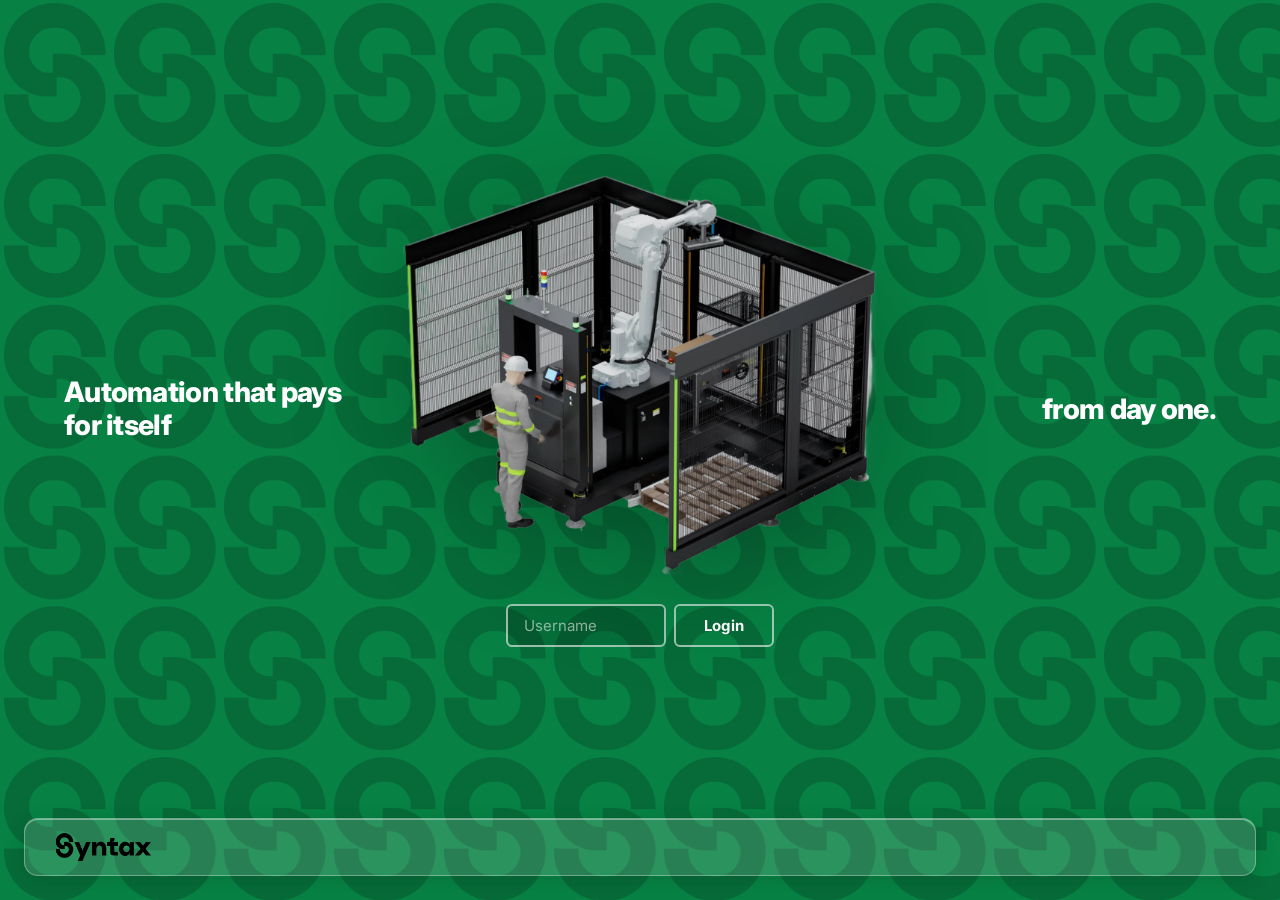
==== index.html @ df207845 "Redesign footer as full-width glass dock bar - Remove backdrop-filter (no stacking context, fixes lo" ====
<!doctype html>
<html lang="en">
  <head>
    <meta charset="UTF-8" />
    <meta name="viewport" content="width=device-width, initial-scale=1" />
    <title>Syntax Robotics</title>
    <meta name="description" content="Automation that pays for itself from day one." />
    <meta name="theme-color" content="#078244" />
    <link rel="icon" type="image/png" href="assets/favicon.png" />
    <link rel="preconnect" href="https://fonts.googleapis.com" />
    <link rel="preconnect" href="https://fonts.gstatic.com" crossorigin />
    <link href="https://fonts.googleapis.com/css2?family=Inter:wght@700;800&display=swap" rel="stylesheet" />
    <style>
      *, *::before, *::after {
        box-sizing: border-box;
        margin: 0;
        padding: 0;
      }

      html, body {
        height: 100%;
        overflow: hidden;
        font-family: 'Inter', system-ui, -apple-system, sans-serif;
        background-color: #078244;
        color: #fff;
      }

      .page {
        position: relative;
        height: 100vh;
        width: 100vw;
        display: flex;
        flex-direction: column;
        overflow: hidden;
      }

      /* Repeating S-mark background pattern */
      .page::before {
        content: '';
        position: absolute;
        inset: 0;
        background-image: url('assets/syntax_2.png');
        background-repeat: repeat;
        background-size: 110px;
        mix-blend-mode: multiply;
        opacity: 0.18;
        z-index: 0;
        pointer-events: none;
      }

      /* Hero layout: left text | robot | right text */
      .hero {
        position: relative;
        z-index: 1;
        flex: 1;
        display: grid;
        grid-template-columns: 1fr 1.5fr 1fr;
        align-items: center;
        padding: 3rem 5%;
        gap: 1.5rem;
      }

      .headline {
        font-size: clamp(1.3rem, 2.2vw, 2.1rem);
        font-weight: 800;
        line-height: 1.17;
        letter-spacing: -0.025em;
      }

      .headline--right {
        text-align: right;
      }

      .robot-wrap {
        display: flex;
        flex-direction: column;
        justify-content: center;
        align-items: center;
        gap: 1.5rem;
      }

      .robot-img {
        width: 100%;
        max-width: 700px;
        height: auto;
        display: block;
        filter: drop-shadow(0 24px 56px rgba(0, 0, 0, 0.28));
      }

      /* Footer bar */
      .footer {
        position: relative;
        display: flex;
        justify-content: space-between;
        align-items: center;
        padding: 0.75rem 1.75rem;
        margin: 0 1.5rem 1.5rem;
        background: rgba(255, 255, 255, 0.14);
        border: 1px solid rgba(255, 255, 255, 0.32);
        border-radius: 14px;
        box-shadow: 0 4px 20px rgba(0, 0, 0, 0.12),
                    inset 0 1px 0 rgba(255, 255, 255, 0.4);
      }

      .brand {
        display: flex;
        align-items: center;
        gap: 0.75rem;
        text-decoration: none;
      }

      .brand__logo {
        height: 2rem;
        mix-blend-mode: multiply;
      }

      .login-form {
        display: inline-flex;
        align-items: center;
        gap: 0.5rem;
      }

      .login-input {
        padding: 0.65rem 1rem;
        border: 2px solid rgba(255, 255, 255, 0.6);
        border-radius: 6px;
        background: rgba(0, 0, 0, 0.15);
        color: #fff;
        font-family: inherit;
        font-size: 0.9375rem;
        outline: none;
        transition: border-color 0.16s ease, background 0.16s ease;
        width: 10rem;
      }

      .login-input::placeholder {
        color: rgba(255, 255, 255, 0.55);
      }

      .login-input:focus {
        border-color: #fff;
        background: rgba(0, 0, 0, 0.22);
      }

      .login-btn {
        display: inline-flex;
        align-items: center;
        padding: 0.65rem 1.75rem;
        border: 2px solid rgba(255, 255, 255, 0.6);
        border-radius: 6px;
        background: transparent;
        color: #fff;
        font-family: inherit;
        font-size: 0.9375rem;
        font-weight: 700;
        letter-spacing: 0.01em;
        cursor: pointer;
        transition: background 0.16s ease, border-color 0.16s ease;
      }

      .login-btn:hover,
      .login-btn:focus-visible {
        background: rgba(255, 255, 255, 0.12);
        border-color: #fff;
        outline: none;
      }

      /* ── Responsive ─────────────────────────────── */
      @media (max-width: 760px) {
        html, body {
          overflow: auto;
        }

        .page {
          height: auto;
          min-height: 100svh;
        }

        .hero {
          grid-template-columns: 1fr;
          text-align: center;
          padding: 3rem 1.5rem 1.5rem;
          gap: 1.75rem;
        }

        .headline--right {
          text-align: center;
          order: 3;
        }

        .robot-wrap {
          order: 2;
        }

        .robot-img {
          max-width: 90vw;
        }

        .footer {
          margin: 0 0.75rem 0.75rem;
          padding: 0.65rem 1.25rem;
        }
      }
    </style>
  </head>

  <body>
    <div class="page">

      <main class="hero">
        <p class="headline">Automation that pays<br>for itself</p>

        <div class="robot-wrap">
          <picture>
            <source srcset="assets/double_palletizer.webp" type="image/webp" />
            <img
              class="robot-img"
              src="assets/double_palletizer.png"
              alt="Syntax Robotic Palletizer"
            />
          </picture>
          <form class="login-form" onsubmit="return false;">
            <input
              class="login-input"
              type="text"
              name="username"
              placeholder="Username"
              autocomplete="username"
            />
            <button class="login-btn" type="submit">Login</button>
          </form>
        </div>

        <p class="headline headline--right">from day one.</p>
      </main>

      <footer class="footer">
        <a class="brand" href="#" aria-label="Syntax Robotics home">
          <img class="brand__logo" src="assets/syntax_1.png" alt="Syntax Robotics" />
        </a>
      </footer>

    </div>
  </body>
</html>
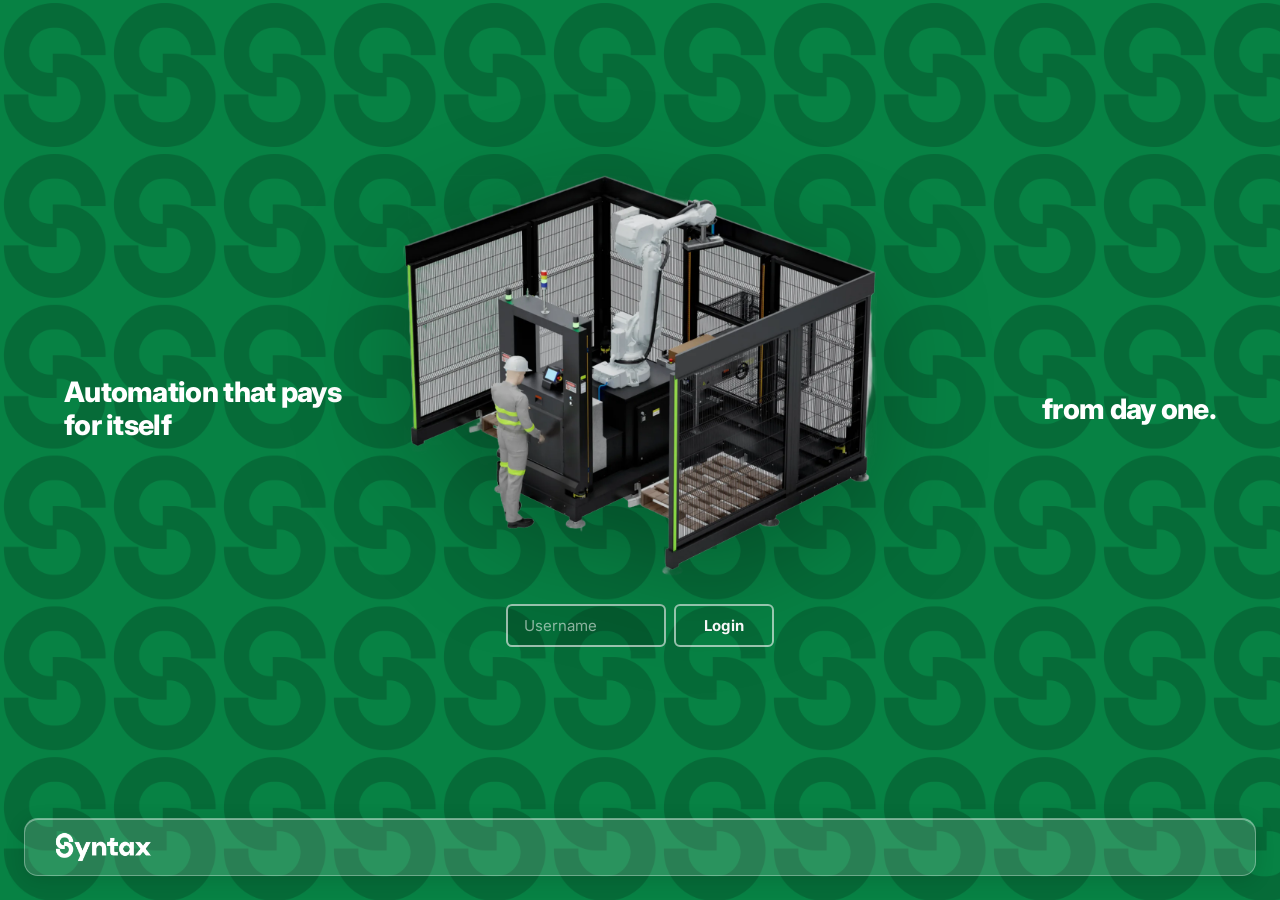
==== commit e225998c: "Make logo white via invert + screen blend mode Co-Authored-By: Claude Sonnet 4.6 <noreply@anthropic." ====
--- a/index.html
+++ b/index.html
@@ -111,7 +111,8 @@
 
       .brand__logo {
         height: 2rem;
-        mix-blend-mode: multiply;
+        filter: invert(1);
+        mix-blend-mode: screen;
       }
 
       .login-form {
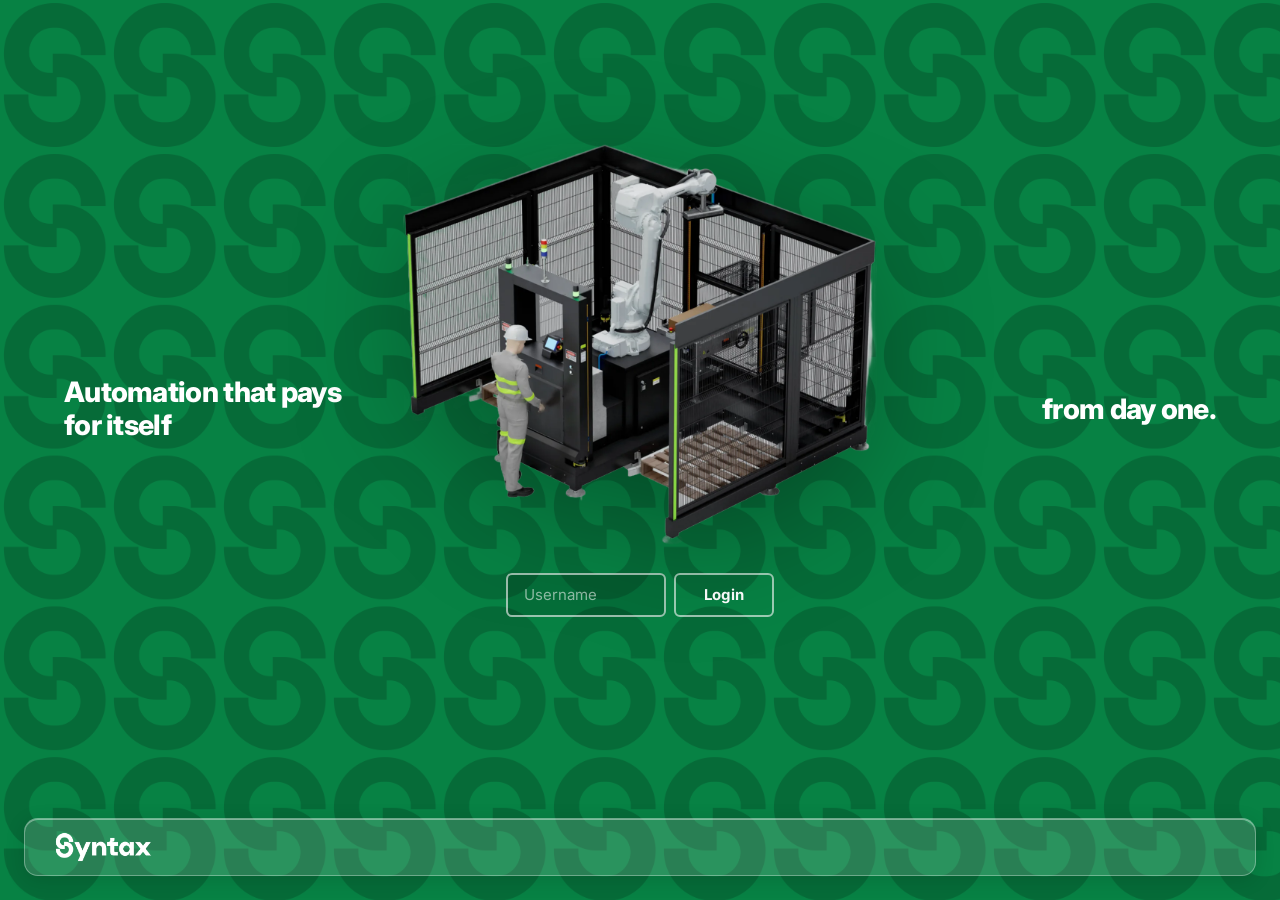
==== commit 8e569795: "Fix layout shift on error bubble by pre-reserving space with visibility:hidden Co-Authored-By: Claud" ====
--- a/index.html
+++ b/index.html
@@ -6,7 +6,7 @@
     <title>Syntax Robotics</title>
     <meta name="description" content="Automation that pays for itself from day one." />
     <meta name="theme-color" content="#078244" />
-    <link rel="icon" type="image/png" href="assets/favicon.png" />
+    <link rel="icon" type="image/png" href="assets/syntax_2.png" />
     <link rel="preconnect" href="https://fonts.googleapis.com" />
     <link rel="preconnect" href="https://fonts.gstatic.com" crossorigin />
     <link href="https://fonts.googleapis.com/css2?family=Inter:wght@700;800&display=swap" rel="stylesheet" />
@@ -166,6 +166,33 @@
         outline: none;
       }
 
+      .auth-error {
+        display: inline-flex;
+        align-items: center;
+        padding: 0.35rem 1rem;
+        margin-top: 0.5rem;
+        background: rgba(255, 255, 255, 0.13);
+        border: 1px solid rgba(255, 255, 255, 0.28);
+        border-radius: 9999px;
+        box-shadow: 0 2px 12px rgba(0, 0, 0, 0.1),
+                    inset 0 1px 0 rgba(255, 255, 255, 0.35);
+        color: #fff;
+        font-size: 0.8125rem;
+        font-weight: 600;
+        letter-spacing: 0.01em;
+        visibility: hidden;
+        opacity: 0;
+        transform: translateY(-4px);
+        transition: opacity 0.2s ease, transform 0.2s ease, visibility 0s 0.2s;
+      }
+
+      .auth-error.show {
+        visibility: visible;
+        opacity: 1;
+        transform: translateY(0);
+        transition: opacity 0.2s ease, transform 0.2s ease;
+      }
+
       /* ── Responsive ─────────────────────────────── */
       @media (max-width: 760px) {
         html, body {
@@ -220,7 +247,7 @@
               alt="Syntax Robotic Palletizer"
             />
           </picture>
-          <form class="login-form" onsubmit="return false;">
+          <form class="login-form" onsubmit="handleLogin(event);">
             <input
               class="login-input"
               type="text"
@@ -230,6 +257,7 @@
             />
             <button class="login-btn" type="submit">Login</button>
           </form>
+          <div class="auth-error" id="auth-error">User not authorized</div>
         </div>
 
         <p class="headline headline--right">from day one.</p>
@@ -242,5 +270,18 @@
       </footer>
 
     </div>
+  <script>
+    function handleLogin(e) {
+      e.preventDefault();
+      const input = document.querySelector('.login-input');
+      const error = document.getElementById('auth-error');
+      if (!input.value.trim()) return;
+      error.classList.add('show');
+    }
+
+    document.querySelector('.login-input').addEventListener('input', function () {
+      document.getElementById('auth-error').classList.remove('show');
+    });
+  </script>
   </body>
 </html>
